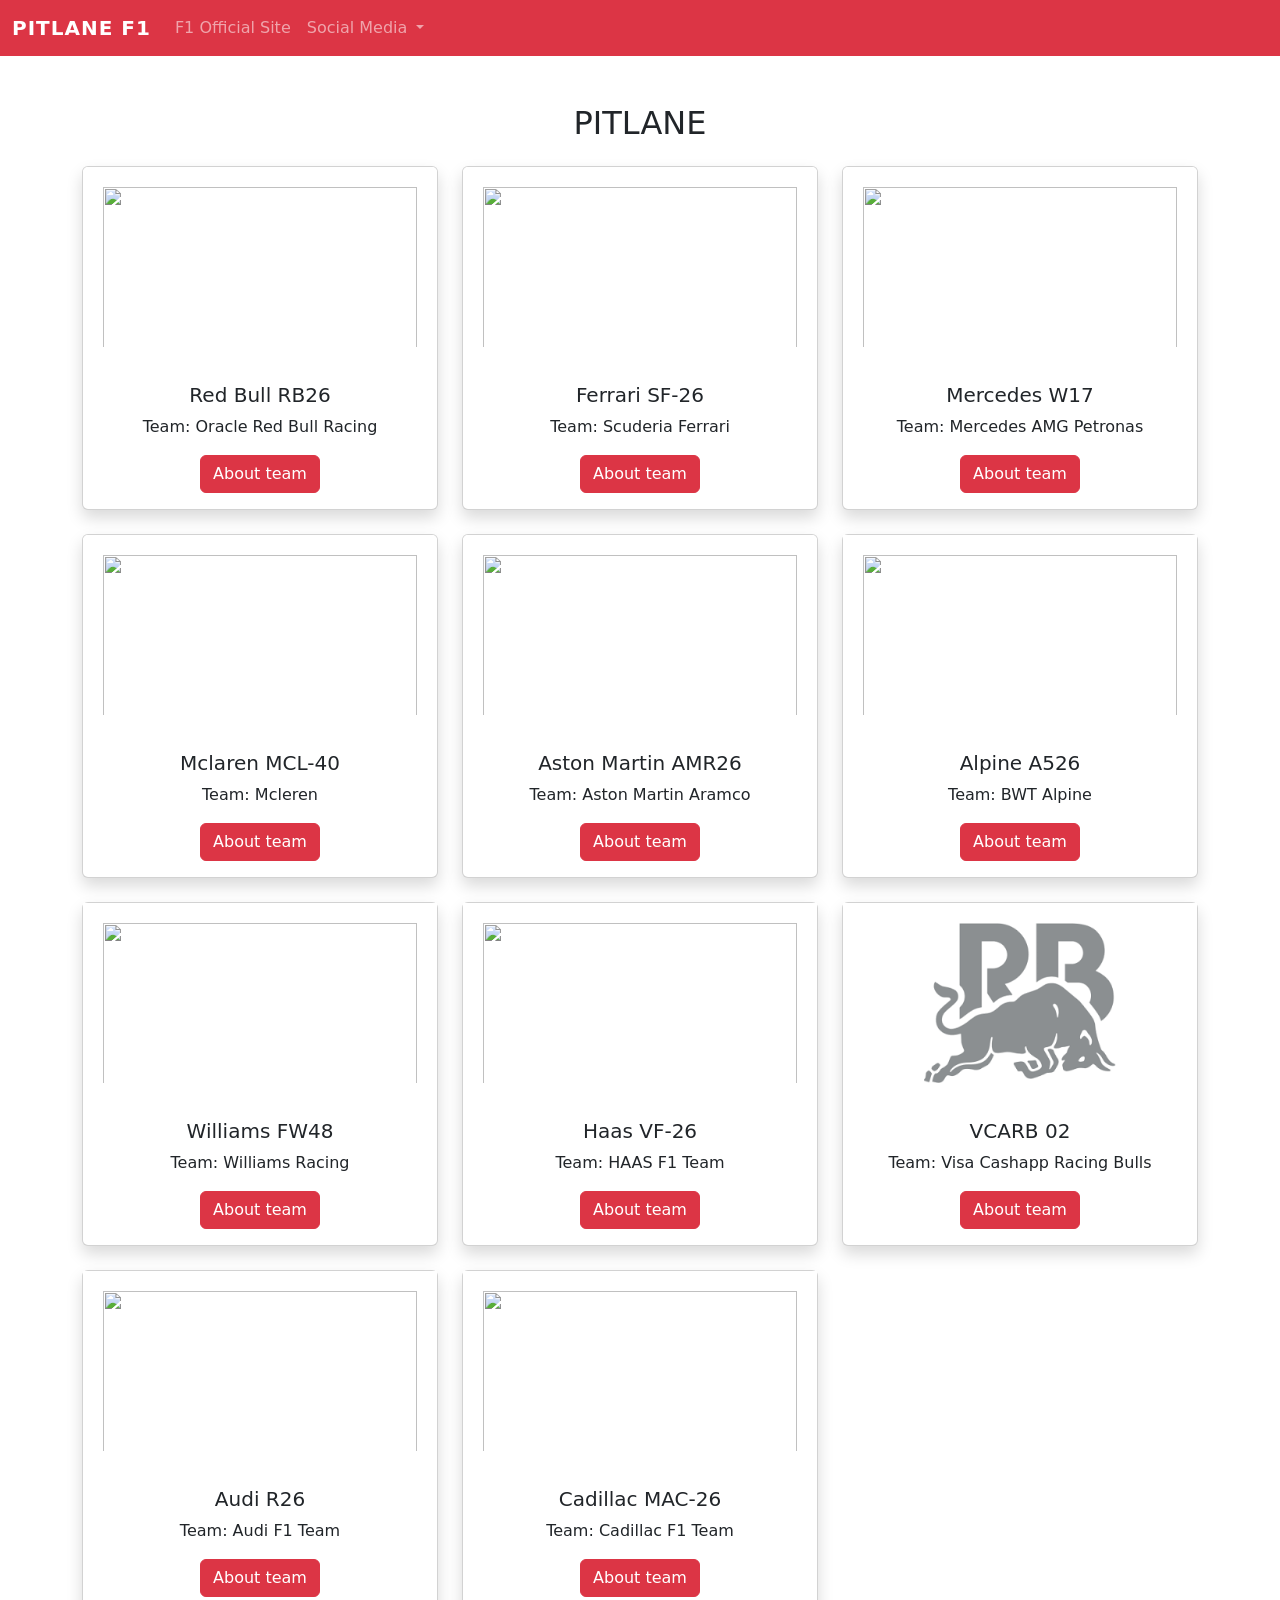
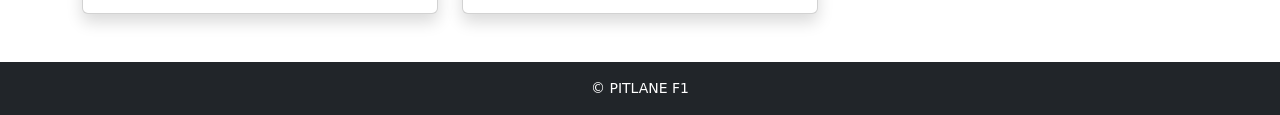
==== index.html @ 76310bf6 "Add files via upload" ====
<!doctype html>
<html lang="en">
    <head>
        <title>PITLANE F1 | Home</title>
        <link rel="icon" href="https://cdn-icons-png.flaticon.com/128/1023/1023757.png">
        <!-- Required meta tags -->
        <meta charset="utf-8" />
        <meta
            name="viewport"
            content="width=device-width, initial-scale=1, shrink-to-fit=no"
        />

        <!-- Bootstrap CSS v5.2.1 -->
        <link rel="stylesheet" href="f1.css">
        <link
            href="https://cdn.jsdelivr.net/npm/bootstrap@5.3.2/dist/css/bootstrap.min.css"
            rel="stylesheet"
            integrity="sha384-T3c6CoIi6uLrA9TneNEoa7RxnatzjcDSCmG1MXxSR1GAsXEV/Dwwykc2MPK8M2HN"
            crossorigin="anonymous"
        />
    </head>

    <body>
        <header>
            <nav class="navbar navbar-expand-lg navbar-dark bg-danger">
                <div class="container-fluid">
                    <a class="navbar-brand" href="#"><b>PITLANE F1</b></a>

                    <button class="navbar-toggler" type="button" data-bs-toggle="collapse" data-bs-target="#navbarSupportedContent" aria-controls="navbarSupportedContent" aria-expanded="false" aria-label="Toggle navigation">
                    <span class="navbar-toggler-icon"></span>
                    </button>

                    <div class="collapse navbar-collapse" id="navbarSupportedContent">

                    <ul class="navbar-nav me-auto mb-2 mb-lg-0">

                        <li class="nav-item">
                        <a class="nav-link" href="https://www.formula1.com">F1 Official Site</a>
                        </li>

                        <li class="nav-item dropdown">
                        <a class="nav-link dropdown-toggle" href="#" id="navbarDropdown" role="button" data-bs-toggle="dropdown">
                            Social Media
                        </a>

                        <ul class="dropdown-menu">
                            <li><a class="dropdown-item" href="https://www.instagram.com/f1">Instagram</a></li>
                            <li><a class="dropdown-item" href="https://www.youtube.com/@Formula1">YouTube</a></li>
                            <li><a class="dropdown-item" href="https://x.com/F1">X (Twitter)</a></li>
                            <li><a class="dropdown-item" href="https://www.facebook.com/Formula1">Facebook</a></li>
                        </ul>
                        </li>

                        </ul>

                    </div>
                </div>
            </nav>

        <main>
            <div class="container mt-5">
                <h2 class="text-center mb-4">PITLANE</h2>

                <div class="row g-4">

                    <div class="col-md-4">
                        <div class="card shadow">
                            <img src="https://pngimg.com/uploads/red_bull/small/red_bull_PNG12.png" class="card-img-top">
                            <div class="card-body text-center">
                                <h5 class="card-title">Red Bull RB26</h5>
                                <p class="card-text">Team: Oracle Red Bull Racing</p>
                                <a href="RedBull.html"><button class="btn btn-danger">About team</button></a>
                            </div>
                        </div>
                    </div>

                    <div class="col-md-4">
                        <div class="card shadow">
                            <img src="https://pngimg.com/uploads/ferrari/small/ferrari_PNG10665.png" class="card-img-top">
                            <div class="card-body text-center">
                                <h5 class="card-title">Ferrari SF-26</h5>
                                <p class="card-text">Team: Scuderia Ferrari</p>
                                <a href="Ferrari.html"><button class="btn btn-danger">About team</button></a>
                            </div>
                        </div>
                    </div>

                    <div class="col-md-4">
                        <div class="card shadow">
                            <img src="https://pngimg.com/uploads/mercedes_logos/small/mercedes_logos_PNG1.png" class="card-img-top">
                            <div class="card-body text-center">
                                <h5 class="card-title">Mercedes W17</h5>
                                <p class="card-text">Team: Mercedes AMG Petronas</p>
                                <a href="Mercedes.html"><button class="btn btn-danger">About team</button></a>
                            </div>
                        </div>
                    </div>

                    <div class="col-md-4">
                        <div class="card shadow">
                            <img src="https://pngimg.com/uploads/Mclaren/small/Mclaren_PNG19.png" class="card-img-top">
                            <div class="card-body text-center">
                                <h5 class="card-title">Mclaren MCL-40</h5>
                                <p class="card-text">Team: Mcleren</p>
                                <a href="Mclaren.html"><button class="btn btn-danger">About team</button></a>
                            </div>
                        </div>
                    </div>

                    <div class="col-md-4">
                        <div class="card shadow">
                            <img src="https://pngimg.com/uploads/aston_martin/small/aston_martin_PNG48.png" class="card-img-top">
                            <div class="card-body text-center">
                                <h5 class="card-title">Aston Martin AMR26</h5>
                                <p class="card-text">Team: Aston Martin Aramco </p>
                                <a href="AstonMartin.html"><button class="btn btn-danger">About team</button></a>

                            </div>
                        </div>
                    </div>

                    <div class="col-md-4">
                        <div class="card shadow">
                            <img src="https://upload.wikimedia.org/wikipedia/fr/thumb/1/1f/Alpine.svg/1200px-Alpine.svg.png">
                            <div class="card-body text-center">
                                <h5 class="card-title">Alpine A526</h5>
                                <p class="card-text">Team: BWT Alpine </p>
                                <a href="alpine.html"><button class="btn btn-danger">About team</button></a>

                            </div>
                        </div>
                    </div>

                    <div class="col-md-4">
                        <div class="card shadow">
                            <img src="https://nbg1.your-objectstorage.com/pmh-production-glidecache/containers/public_assets/teams/motorsport/teams__0004_logo_williams_f1.jpg/84dda4f470b242d7f5402a6be15d61dd/teams__0004_logo_williams_f1.webp">
                            <div class="card-body text-center">
                                <h5 class="card-title">Williams FW48</h5>
                                <p class="card-text">Team: Williams Racing </p>
                                <a href="williams.html"><button class="btn btn-danger">About team</button></a>
                            </div>
                        </div>
                    </div>

                    <div class="col-md-4">
                        <div class="card shadow">
                            <img src="https://www.nicepng.com/png/full/609-6091929_logo-haas-f1-haas-f1-logo.png">
                            <div class="card-body text-center">
                                <h5 class="card-title">Haas VF-26</h5>
                                <p class="card-text">Team: HAAS F1 Team </p>
                                <a href="haas.html"><button class="btn btn-danger">About team</button></a>

                            </div>
                        </div>
                    </div>

                    <div class="col-md-4">
                        <div class="card shadow">
                            <img src="[data-uri]">
                            <div class="card-body text-center">
                                <h5 class="card-title">VCARB 02</h5>
                                <p class="card-text">Team: Visa Cashapp Racing Bulls</p>
                                <a href="visacprb.html"><button class="btn btn-danger">About team</button></a>

                            </div>
                        </div>
                    </div>

                    <div class="col-md-4">
                        <div class="card shadow">
                            <img src="https://upload.wikimedia.org/wikipedia/commons/9/92/Audi-Logo_2016.svg">
                            <div class="card-body text-center">
                                <h5 class="card-title">Audi R26</h5>
                                <p class="card-text">Team: Audi F1 Team </p>
                                <a href="audi.html"><button class="btn btn-danger">About team</button></a>

                            </div>
                        </div>
                    </div>

                    <div class="col-md-4">
                        <div class="card shadow">
                            <img src="https://pngimg.com/d/cadillac_PNG42.png">
                            <div class="card-body text-center">
                                <h5 class="card-title">Cadillac MAC-26</h5>
                                <p class="card-text">Team: Cadillac F1 Team </p>
                                <a href="cadillac.html"><button class="btn btn-danger">About team</button></a>

                            </div>
                        </div>
                    </div>

                    


                </div>
            </div>
        </main>
        
        <footer class="bg-dark text-white text-center p-3 mt-5">
            <p class="mb-0">© PITLANE F1</p>
        </footer>

        <!-- Bootstrap JavaScript Libraries -->
        <script
            src="https://cdn.jsdelivr.net/npm/@popperjs/core@2.11.8/dist/umd/popper.min.js"
            integrity="sha384-I7E8VVD/ismYTF4hNIPjVp/Zjvgyol6VFvRkX/vR+Vc4jQkC+hVqc2pM8ODewa9r"
            crossorigin="anonymous"
        ></script>

        <script
            src="https://cdn.jsdelivr.net/npm/bootstrap@5.3.2/dist/js/bootstrap.min.js"
            integrity="sha384-BBtl+eGJRgqQAUMxJ7pMwbEyER4l1g+O15P+16Ep7Q9Q+zqX6gSbd85u4mG4QzX+"
            crossorigin="anonymous"
        ></script>
    </body>
</html>
---- f1.css ----
body{
background:black;
color:white;
font-family:Arial, Helvetica, sans-serif;
background-image: url(https://s3.amazonaws.com/shecodesio-production/uploads/files/000/116/191/original/F1-logo-red-on-white.jpeg?1708530205);
background-size: cover;
background-position: center;
background-repeat: no-repeat;
height: 100vh;
background-attachment: fixed;
}

.navbar{
background:#e10600;
position: sticky;
top: 0;
}

.navbar-nav .nav-link{
    white-space: nowrap;
}

.navbar-brand{
font-size:22px;
letter-spacing:1px;
}

h2{
font-weight:700;
color:white;
}

.card{
background:black;
border:none;
color:white;
transition:0.3s;
}

.card img{
    height:200px;
    width:100%;
    object-fit:contain;
    padding:20px;
    background:white;
}

.card-img-top{
height:200px;
object-fit:cover;
}

.btn-danger{
background:rgb(208, 0, 0);
border:none;
}

.btn-danger:hover{
background:rgb(254, 67, 67);
}

footer{
background:black;
font-size:14px;
}
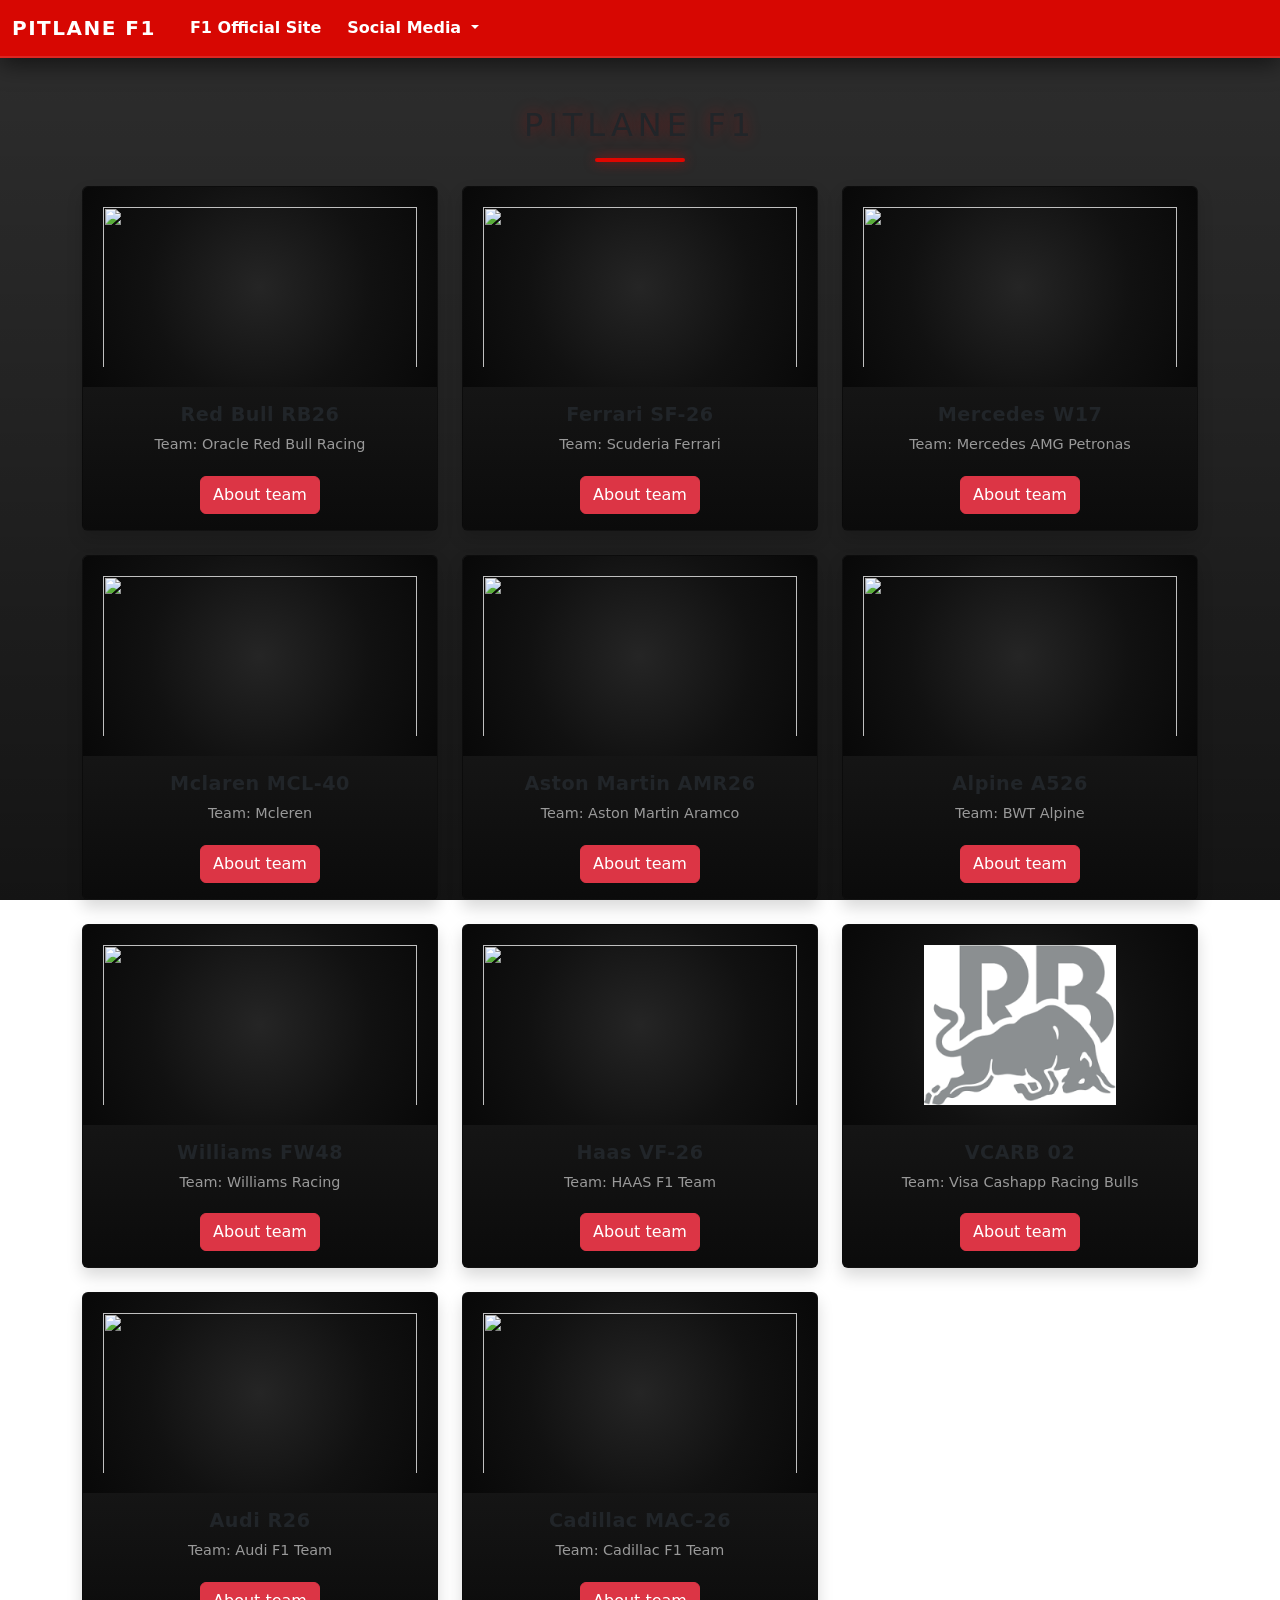
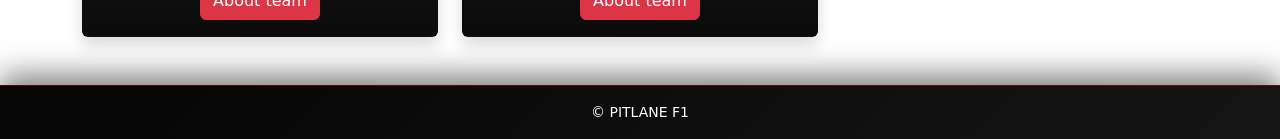
==== commit 8177b71a: "Update f1.css and index.html updated f1.css for dark theme and more responsiveness and index.html as" ====
--- a/index.html
+++ b/index.html
@@ -22,7 +22,7 @@
 
     <body>
         <header>
-            <nav class="navbar navbar-expand-lg navbar-dark bg-danger">
+            <nav class="navbar navbar-expand-lg navbar-dark">
                 <div class="container-fluid">
                     <a class="navbar-brand" href="#"><b>PITLANE F1</b></a>
 
@@ -59,7 +59,7 @@
 
         <main>
             <div class="container mt-5">
-                <h2 class="text-center mb-4">PITLANE</h2>
+                <h2 class="text-center mb-4">PITLANE F1</h2>
 
                 <div class="row g-4">
 
--- a/f1.css
+++ b/f1.css
@@ -1,65 +1,578 @@
-body{
-background:black;
-color:white;
-font-family:Arial, Helvetica, sans-serif;
-background-image: url(https://s3.amazonaws.com/shecodesio-production/uploads/files/000/116/191/original/F1-logo-red-on-white.jpeg?1708530205);
-background-size: cover;
-background-position: center;
-background-repeat: no-repeat;
-height: 100vh;
-background-attachment: fixed;
-}
-
-.navbar{
-background:#e10600;
-position: sticky;
-top: 0;
-}
-
-.navbar-nav .nav-link{
+/* =========================================
+   PITLANE F1 - DARK MODE RACING THEME
+   ========================================= */
+
+* {
+    box-sizing: border-box;
+}
+
+html {
+    scroll-behavior: smooth;
+}
+
+body {
+    margin: 0;
+    background: #050505;
+    color: white;
+    font-family: Arial, Helvetica, sans-serif;
+
+    /* F1 Background */
+    background-image:
+        linear-gradient(
+            rgba(0, 0, 0, 0.82),
+            rgba(0, 0, 0, 0.92)
+        ),
+        url("https://s3.amazonaws.com/shecodesio-production/uploads/files/000/116/191/original/F1-logo-red-on-white.jpeg?1708530205");
+
+    background-size: cover;
+    background-position: center;
+    background-repeat: no-repeat;
+    background-attachment: fixed;
+
+    min-height: 100vh;
+}
+
+
+/* =========================================
+   NAVBAR
+   ========================================= */
+
+.navbar {
+    background: rgba(225, 6, 0, 0.95) !important;
+
+    position: sticky;
+    top: 0;
+
+    z-index: 1000;
+
+    padding: 13px 20px;
+
+    border-bottom: 2px solid rgba(255, 255, 255, 0.12);
+
+    box-shadow:
+        0 5px 25px rgba(0, 0, 0, 0.6);
+
+    backdrop-filter: blur(10px);
+}
+
+
+/* Navbar brand */
+
+.navbar-brand {
+    font-size: 22px;
+
+    font-weight: 900;
+
+    letter-spacing: 1.5px;
+
+    color: white !important;
+
+    transition: 0.3s ease;
+}
+
+.navbar-brand:hover {
+    color: #111 !important;
+
+    transform: translateX(3px);
+}
+
+
+/* Navbar links */
+
+.navbar-nav .nav-link {
     white-space: nowrap;
-}
-
-.navbar-brand{
-font-size:22px;
-letter-spacing:1px;
-}
-
-h2{
-font-weight:700;
-color:white;
-}
-
-.card{
-background:black;
-border:none;
-color:white;
-transition:0.3s;
-}
-
-.card img{
-    height:200px;
-    width:100%;
-    object-fit:contain;
-    padding:20px;
-    background:white;
-}
-
-.card-img-top{
-height:200px;
-object-fit:cover;
-}
-
-.btn-danger{
-background:rgb(208, 0, 0);
-border:none;
-}
-
-.btn-danger:hover{
-background:rgb(254, 67, 67);
-}
-
-footer{
-background:black;
-font-size:14px;
+
+    color: white !important;
+
+    font-weight: 600;
+
+    margin-left: 10px;
+
+    transition:
+        color 0.25s ease,
+        transform 0.25s ease;
+}
+
+.navbar-nav .nav-link:hover {
+    color: #111 !important;
+
+    transform: translateY(-2px);
+}
+
+
+/* Navbar toggle */
+
+.navbar-toggler {
+    border: 1px solid rgba(255, 255, 255, 0.5);
+}
+
+.navbar-toggler:focus {
+    box-shadow: 0 0 0 3px rgba(0, 0, 0, 0.2);
+}
+
+
+/* =========================================
+   DROPDOWN MENU
+   ========================================= */
+
+.dropdown-menu {
+    background: #111;
+
+    border: 1px solid #333;
+
+    border-radius: 10px;
+
+    overflow: hidden;
+
+    box-shadow:
+        0 15px 35px rgba(0, 0, 0, 0.7);
+}
+
+.dropdown-item {
+    color: white;
+
+    padding: 10px 16px;
+
+    transition: 0.2s ease;
+}
+
+.dropdown-item:hover {
+    background: #e10600;
+
+    color: white;
+}
+
+
+/* =========================================
+   MAIN CONTENT
+   ========================================= */
+
+main {
+    min-height: calc(100vh - 150px);
+}
+
+
+/* PITLANE heading */
+
+h2 {
+    position: relative;
+
+    font-weight: 900;
+
+    color: white;
+
+    font-size: 3rem;
+
+    letter-spacing: 5px;
+
+    text-transform: uppercase;
+
+    text-shadow:
+        0 0 15px rgba(225, 6, 0, 0.4);
+
+    margin-bottom: 45px !important;
+}
+
+
+/* Red racing line below heading */
+
+h2::after {
+    content: "";
+
+    display: block;
+
+    width: 90px;
+    height: 4px;
+
+    margin: 14px auto 0;
+
+    background: #e10600;
+
+    border-radius: 10px;
+
+    box-shadow:
+        0 0 12px rgba(225, 6, 0, 0.7);
+}
+
+
+/* =========================================
+   TEAM CARDS
+   ========================================= */
+
+.card {
+    position: relative;
+
+    height: 100%;
+
+    background:
+        linear-gradient(
+            145deg,
+            #171717,
+            #0b0b0b
+        );
+
+    border: 1px solid rgba(255, 255, 255, 0.08);
+
+    border-radius: 14px;
+
+    color: white;
+
+    overflow: hidden;
+
+    transition:
+        transform 0.35s ease,
+        box-shadow 0.35s ease,
+        border-color 0.35s ease;
+}
+
+
+/* Red racing line at top of card */
+
+.card::before {
+    content: "";
+
+    position: absolute;
+
+    top: 0;
+    left: 0;
+
+    width: 100%;
+    height: 3px;
+
+    background: #e10600;
+
+    transform: scaleX(0);
+
+    transform-origin: left;
+
+    transition: 0.35s ease;
+
+    z-index: 10;
+}
+
+
+/* Card hover */
+
+.card:hover {
+    transform: translateY(-10px);
+
+    border-color: rgba(225, 6, 0, 0.7);
+
+    box-shadow:
+        0 15px 35px rgba(0, 0, 0, 0.8),
+        0 0 25px rgba(225, 6, 0, 0.15);
+}
+
+.card:hover::before {
+    transform: scaleX(1);
+}
+
+
+/* =========================================
+   TEAM IMAGES
+   ========================================= */
+
+.card img {
+    height: 200px;
+
+    width: 100%;
+
+    object-fit: contain;
+
+    padding: 20px;
+
+    background:
+        radial-gradient(
+            circle,
+            #252525 0%,
+            #111 55%,
+            #080808 100%
+        );
+
+    transition:
+        transform 0.4s ease,
+        filter 0.4s ease;
+}
+
+
+/* Image zoom */
+
+.card:hover img {
+    transform: scale(1.08);
+
+    filter:
+        drop-shadow(
+            0 10px 18px rgba(0, 0, 0, 0.8)
+        );
+}
+
+
+/*
+   Override Bootstrap's card-img-top
+   so every team image uses the same
+   dark racing appearance.
+*/
+
+.card-img-top {
+    height: 200px;
+
+    object-fit: contain;
+
+    background:
+        radial-gradient(
+            circle,
+            #252525,
+            #0c0c0c 70%
+        );
+}
+
+
+/* =========================================
+   CARD BODY
+   ========================================= */
+
+.card-body {
+    background:
+        linear-gradient(
+            180deg,
+            #151515,
+            #0b0b0b
+        );
+
+    padding: 22px;
+}
+
+
+/* Team title */
+
+.card-title {
+    color: white;
+
+    font-size: 1.2rem;
+
+    font-weight: 800;
+
+    letter-spacing: 0.5px;
+
+    margin-bottom: 8px;
+}
+
+
+/* Team description */
+
+.card-text {
+    color: #999;
+
+    font-size: 0.9rem;
+
+    margin-bottom: 20px;
+}
+
+
+/* =========================================
+   BUTTONS
+   ========================================= */
+
+.btn-danger {
+    background: #d00000;
+
+    border: none;
+
+    color: white;
+
+    font-weight: 700;
+
+    border-radius: 8px;
+
+    padding: 10px 20px;
+
+    transition:
+        background 0.25s ease,
+        transform 0.25s ease,
+        box-shadow 0.25s ease;
+}
+
+
+.btn-danger:hover {
+    background: #ff4343;
+
+    color: white;
+
+    transform: translateY(-2px);
+
+    box-shadow:
+        0 8px 20px rgba(225, 6, 0, 0.35);
+}
+
+
+.btn-danger:active {
+    transform: scale(0.96);
+}
+
+
+/* =========================================
+   CARD ANIMATION
+   ========================================= */
+
+.card {
+    animation: cardEntry 0.7s ease both;
+}
+
+
+@keyframes cardEntry {
+
+    from {
+        opacity: 0;
+
+        transform: translateY(25px);
+    }
+
+    to {
+        opacity: 1;
+
+        transform: translateY(0);
+    }
+}
+
+
+/* Different delays */
+
+.col-md-4:nth-child(1) .card {
+    animation-delay: 0.05s;
+}
+
+.col-md-4:nth-child(2) .card {
+    animation-delay: 0.10s;
+}
+
+.col-md-4:nth-child(3) .card {
+    animation-delay: 0.15s;
+}
+
+.col-md-4:nth-child(4) .card {
+    animation-delay: 0.20s;
+}
+
+.col-md-4:nth-child(5) .card {
+    animation-delay: 0.25s;
+}
+
+.col-md-4:nth-child(6) .card {
+    animation-delay: 0.30s;
+}
+
+.col-md-4:nth-child(7) .card {
+    animation-delay: 0.35s;
+}
+
+.col-md-4:nth-child(8) .card {
+    animation-delay: 0.40s;
+}
+
+.col-md-4:nth-child(9) .card {
+    animation-delay: 0.45s;
+}
+
+.col-md-4:nth-child(10) .card {
+    animation-delay: 0.50s;
+}
+
+.col-md-4:nth-child(11) .card {
+    animation-delay: 0.55s;
+}
+
+
+/* =========================================
+   FOOTER
+   ========================================= */
+
+footer {
+    background:
+        linear-gradient(
+            135deg,
+            #050505,
+            #151515
+        ) !important;
+
+    border-top: 1px solid rgba(225, 6, 0, 0.4);
+
+    font-size: 14px;
+
+    color: #aaa !important;
+
+    padding: 20px !important;
+
+    margin-top: 50px !important;
+
+    box-shadow:
+        0 -10px 30px rgba(0, 0, 0, 0.5);
+}
+
+
+/* =========================================
+   SCROLLBAR
+   ========================================= */
+
+::-webkit-scrollbar {
+    width: 9px;
+}
+
+::-webkit-scrollbar-track {
+    background: #050505;
+}
+
+::-webkit-scrollbar-thumb {
+    background: #333;
+
+    border-radius: 10px;
+}
+
+::-webkit-scrollbar-thumb:hover {
+    background: #e10600;
+}
+
+
+/* =========================================
+   RESPONSIVE DESIGN
+   ========================================= */
+
+@media (max-width: 768px) {
+
+    h2 {
+        font-size: 2.3rem;
+
+        letter-spacing: 4px;
+    }
+
+    .navbar {
+        padding: 12px 15px;
+    }
+
+    .card img,
+    .card-img-top {
+        height: 190px;
+    }
+}
+
+
+@media (max-width: 576px) {
+
+    h2 {
+        font-size: 1.8rem;
+
+        letter-spacing: 3px;
+    }
+
+    .card img,
+    .card-img-top {
+        height: 180px;
+    }
+
+    .card-body {
+        padding: 18px;
+    }
+
+    .navbar-brand {
+        font-size: 19px;
+    }
 }
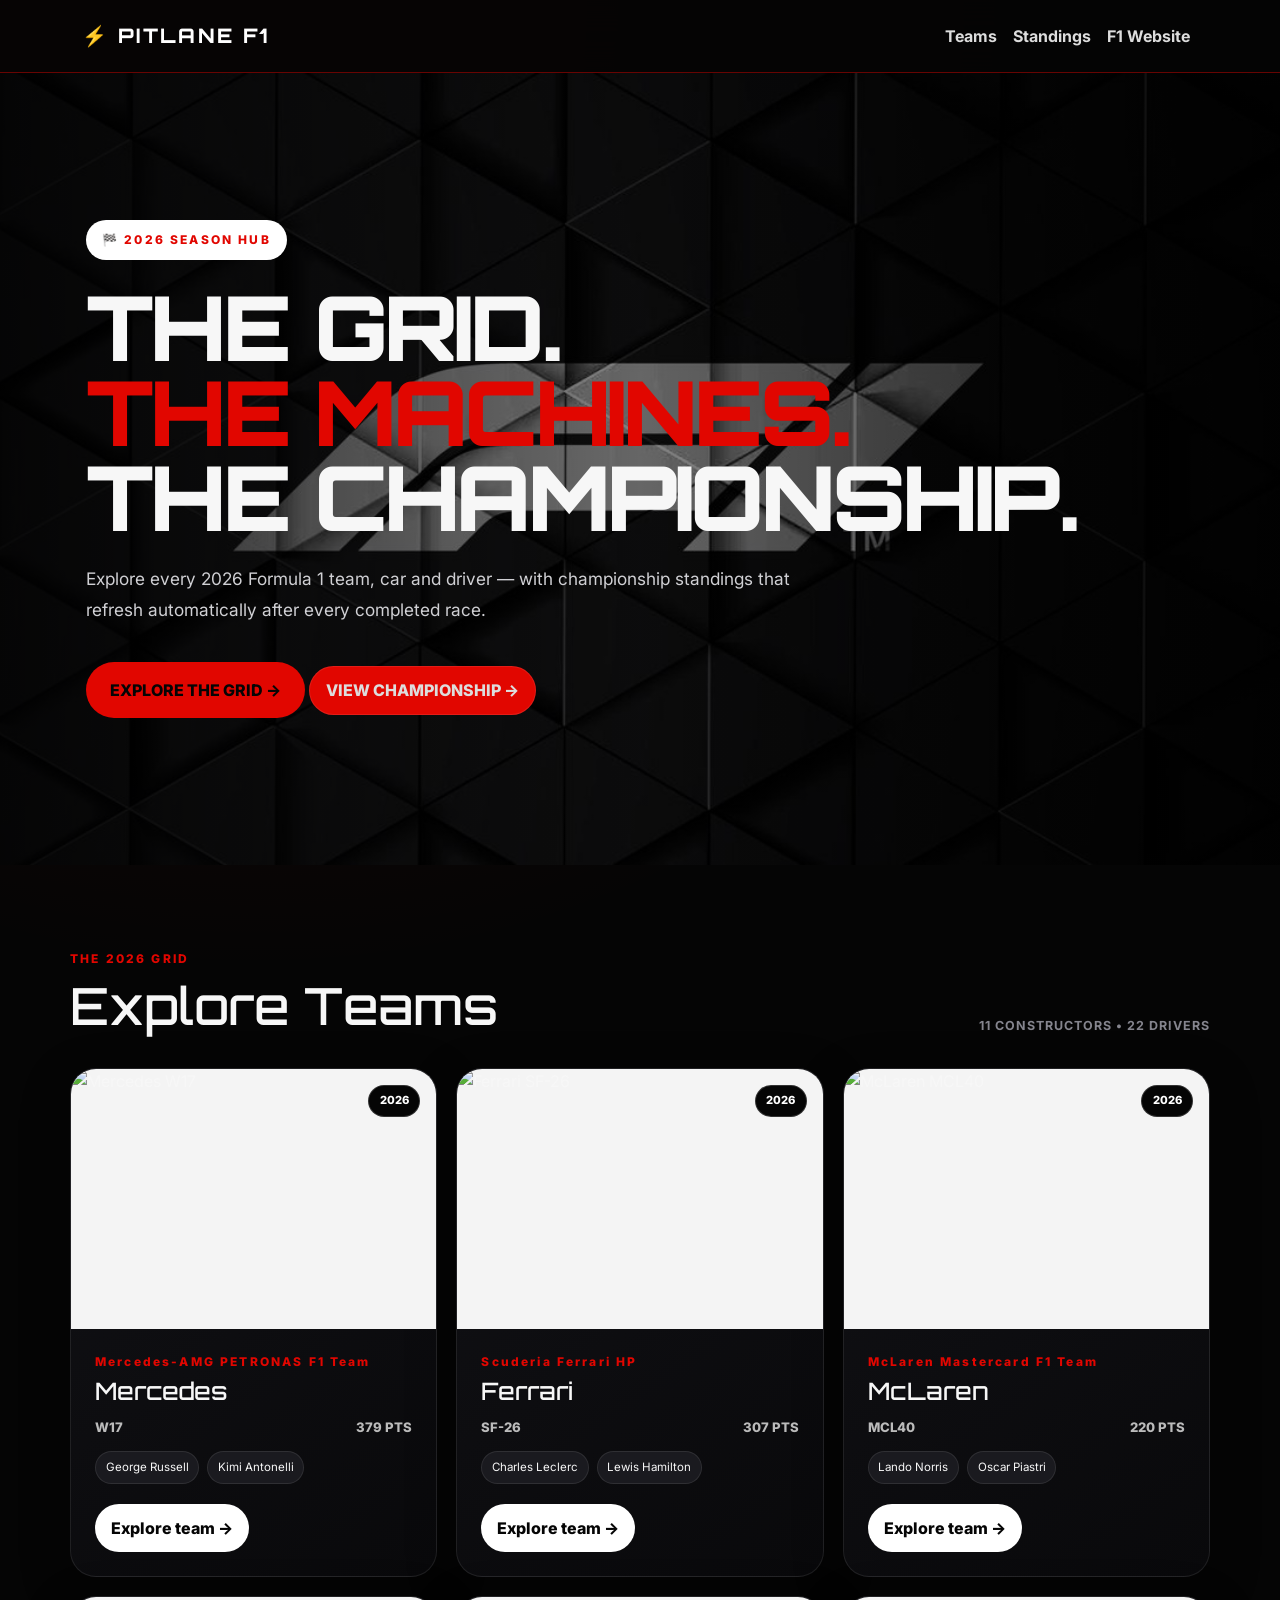
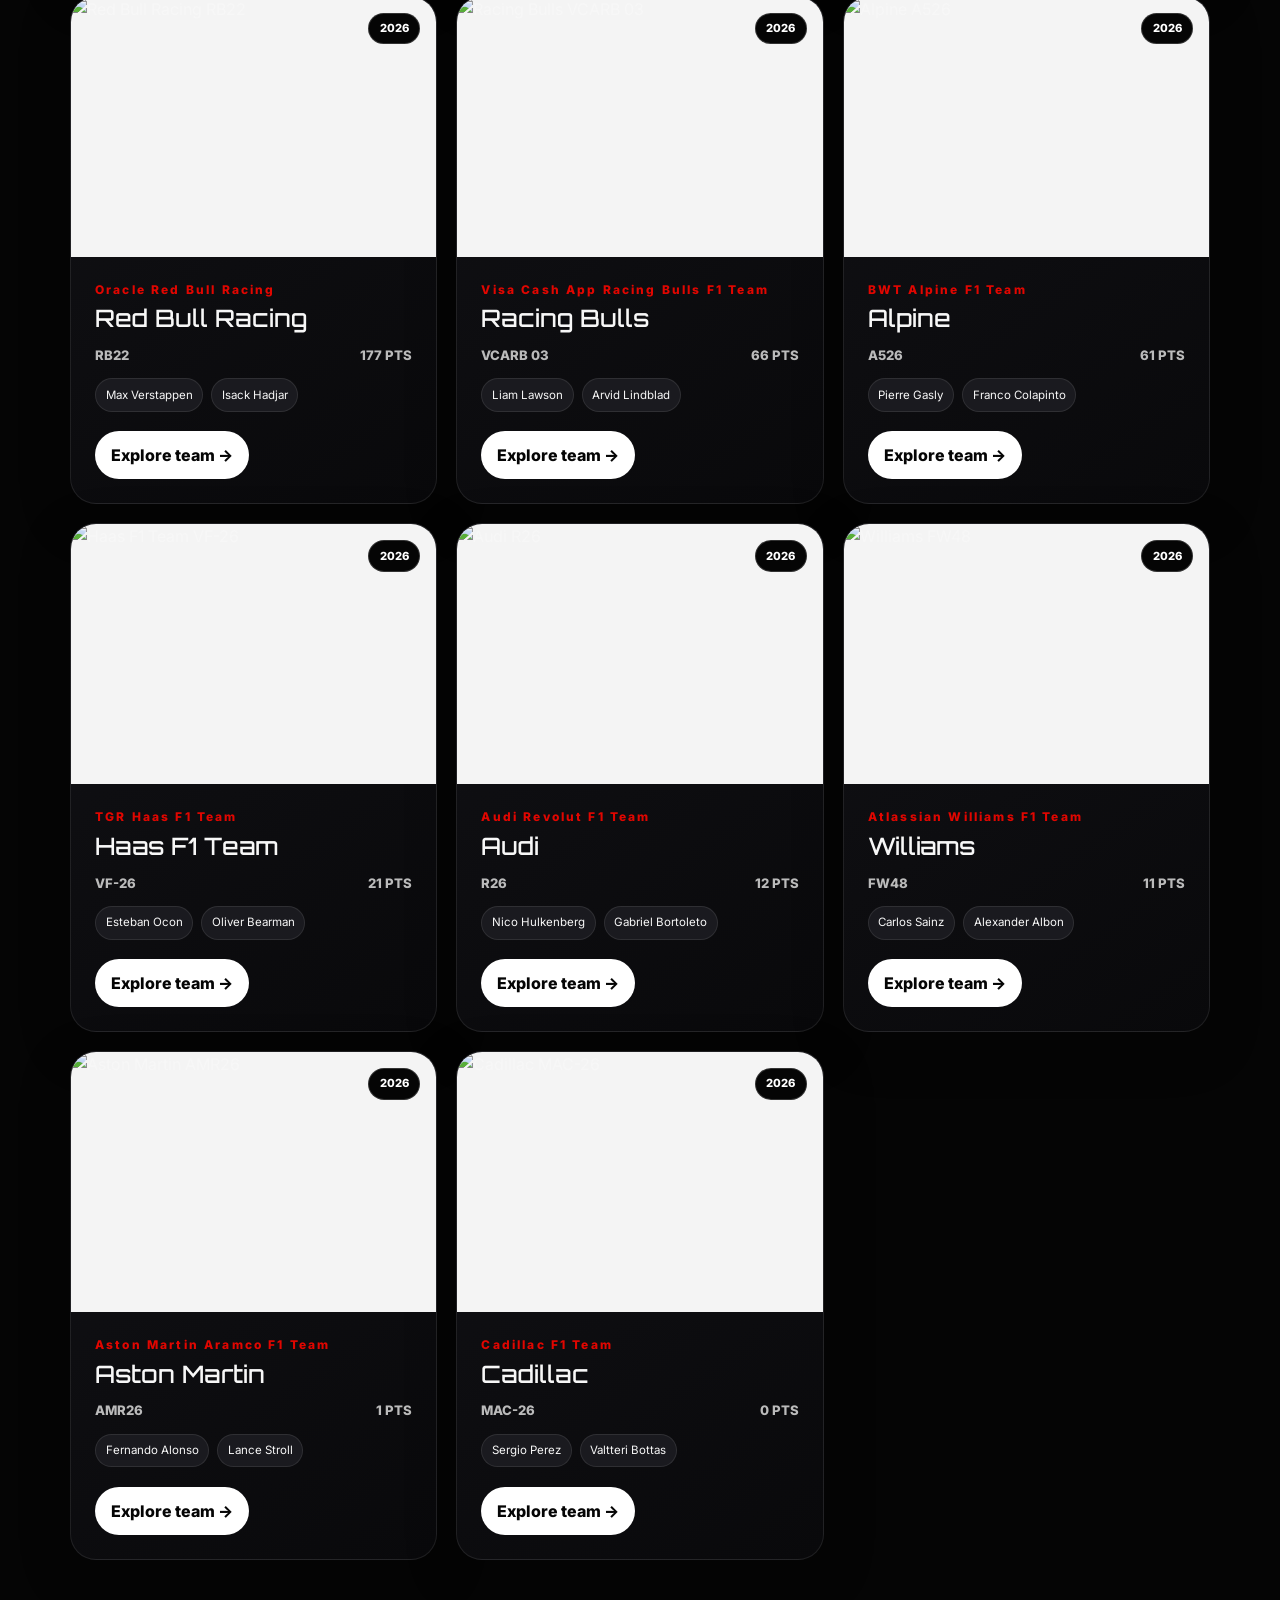
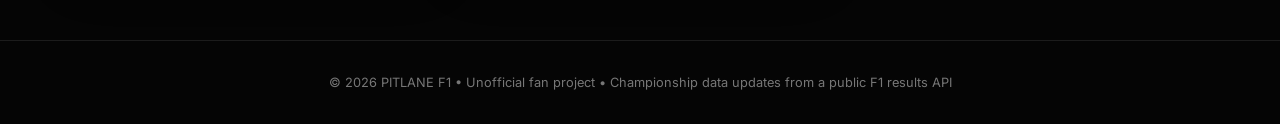
==== commit 9082aaaf: "Add files via upload" ====
--- a/index.html
+++ b/index.html
@@ -1,217 +1,98 @@
-<!doctype html>
-<html lang="en">
-    <head>
-        <title>PITLANE F1 | Home</title>
-        <link rel="icon" href="https://cdn-icons-png.flaticon.com/128/1023/1023757.png">
-        <!-- Required meta tags -->
-        <meta charset="utf-8" />
-        <meta
-            name="viewport"
-            content="width=device-width, initial-scale=1, shrink-to-fit=no"
-        />
-
-        <!-- Bootstrap CSS v5.2.1 -->
-        <link rel="stylesheet" href="f1.css">
-        <link
-            href="https://cdn.jsdelivr.net/npm/bootstrap@5.3.2/dist/css/bootstrap.min.css"
-            rel="stylesheet"
-            integrity="sha384-T3c6CoIi6uLrA9TneNEoa7RxnatzjcDSCmG1MXxSR1GAsXEV/Dwwykc2MPK8M2HN"
-            crossorigin="anonymous"
-        />
-    </head>
-
-    <body>
-        <header>
-            <nav class="navbar navbar-expand-lg navbar-dark">
-                <div class="container-fluid">
-                    <a class="navbar-brand" href="#"><b>PITLANE F1</b></a>
-
-                    <button class="navbar-toggler" type="button" data-bs-toggle="collapse" data-bs-target="#navbarSupportedContent" aria-controls="navbarSupportedContent" aria-expanded="false" aria-label="Toggle navigation">
-                    <span class="navbar-toggler-icon"></span>
-                    </button>
-
-                    <div class="collapse navbar-collapse" id="navbarSupportedContent">
-
-                    <ul class="navbar-nav me-auto mb-2 mb-lg-0">
-
-                        <li class="nav-item">
-                        <a class="nav-link" href="https://www.formula1.com">F1 Official Site</a>
-                        </li>
-
-                        <li class="nav-item dropdown">
-                        <a class="nav-link dropdown-toggle" href="#" id="navbarDropdown" role="button" data-bs-toggle="dropdown">
-                            Social Media
-                        </a>
-
-                        <ul class="dropdown-menu">
-                            <li><a class="dropdown-item" href="https://www.instagram.com/f1">Instagram</a></li>
-                            <li><a class="dropdown-item" href="https://www.youtube.com/@Formula1">YouTube</a></li>
-                            <li><a class="dropdown-item" href="https://x.com/F1">X (Twitter)</a></li>
-                            <li><a class="dropdown-item" href="https://www.facebook.com/Formula1">Facebook</a></li>
-                        </ul>
-                        </li>
-
-                        </ul>
-
-                    </div>
-                </div>
-            </nav>
-
-        <main>
-            <div class="container mt-5">
-                <h2 class="text-center mb-4">PITLANE F1</h2>
-
-                <div class="row g-4">
-
-                    <div class="col-md-4">
-                        <div class="card shadow">
-                            <img src="https://pngimg.com/uploads/red_bull/small/red_bull_PNG12.png" class="card-img-top">
-                            <div class="card-body text-center">
-                                <h5 class="card-title">Red Bull RB26</h5>
-                                <p class="card-text">Team: Oracle Red Bull Racing</p>
-                                <a href="RedBull.html"><button class="btn btn-danger">About team</button></a>
-                            </div>
-                        </div>
-                    </div>
-
-                    <div class="col-md-4">
-                        <div class="card shadow">
-                            <img src="https://pngimg.com/uploads/ferrari/small/ferrari_PNG10665.png" class="card-img-top">
-                            <div class="card-body text-center">
-                                <h5 class="card-title">Ferrari SF-26</h5>
-                                <p class="card-text">Team: Scuderia Ferrari</p>
-                                <a href="Ferrari.html"><button class="btn btn-danger">About team</button></a>
-                            </div>
-                        </div>
-                    </div>
-
-                    <div class="col-md-4">
-                        <div class="card shadow">
-                            <img src="https://pngimg.com/uploads/mercedes_logos/small/mercedes_logos_PNG1.png" class="card-img-top">
-                            <div class="card-body text-center">
-                                <h5 class="card-title">Mercedes W17</h5>
-                                <p class="card-text">Team: Mercedes AMG Petronas</p>
-                                <a href="Mercedes.html"><button class="btn btn-danger">About team</button></a>
-                            </div>
-                        </div>
-                    </div>
-
-                    <div class="col-md-4">
-                        <div class="card shadow">
-                            <img src="https://pngimg.com/uploads/Mclaren/small/Mclaren_PNG19.png" class="card-img-top">
-                            <div class="card-body text-center">
-                                <h5 class="card-title">Mclaren MCL-40</h5>
-                                <p class="card-text">Team: Mcleren</p>
-                                <a href="Mclaren.html"><button class="btn btn-danger">About team</button></a>
-                            </div>
-                        </div>
-                    </div>
-
-                    <div class="col-md-4">
-                        <div class="card shadow">
-                            <img src="https://pngimg.com/uploads/aston_martin/small/aston_martin_PNG48.png" class="card-img-top">
-                            <div class="card-body text-center">
-                                <h5 class="card-title">Aston Martin AMR26</h5>
-                                <p class="card-text">Team: Aston Martin Aramco </p>
-                                <a href="AstonMartin.html"><button class="btn btn-danger">About team</button></a>
-
-                            </div>
-                        </div>
-                    </div>
-
-                    <div class="col-md-4">
-                        <div class="card shadow">
-                            <img src="https://upload.wikimedia.org/wikipedia/fr/thumb/1/1f/Alpine.svg/1200px-Alpine.svg.png">
-                            <div class="card-body text-center">
-                                <h5 class="card-title">Alpine A526</h5>
-                                <p class="card-text">Team: BWT Alpine </p>
-                                <a href="alpine.html"><button class="btn btn-danger">About team</button></a>
-
-                            </div>
-                        </div>
-                    </div>
-
-                    <div class="col-md-4">
-                        <div class="card shadow">
-                            <img src="https://nbg1.your-objectstorage.com/pmh-production-glidecache/containers/public_assets/teams/motorsport/teams__0004_logo_williams_f1.jpg/84dda4f470b242d7f5402a6be15d61dd/teams__0004_logo_williams_f1.webp">
-                            <div class="card-body text-center">
-                                <h5 class="card-title">Williams FW48</h5>
-                                <p class="card-text">Team: Williams Racing </p>
-                                <a href="williams.html"><button class="btn btn-danger">About team</button></a>
-                            </div>
-                        </div>
-                    </div>
-
-                    <div class="col-md-4">
-                        <div class="card shadow">
-                            <img src="https://www.nicepng.com/png/full/609-6091929_logo-haas-f1-haas-f1-logo.png">
-                            <div class="card-body text-center">
-                                <h5 class="card-title">Haas VF-26</h5>
-                                <p class="card-text">Team: HAAS F1 Team </p>
-                                <a href="haas.html"><button class="btn btn-danger">About team</button></a>
-
-                            </div>
-                        </div>
-                    </div>
-
-                    <div class="col-md-4">
-                        <div class="card shadow">
-                            <img src="[data-uri]">
-                            <div class="card-body text-center">
-                                <h5 class="card-title">VCARB 02</h5>
-                                <p class="card-text">Team: Visa Cashapp Racing Bulls</p>
-                                <a href="visacprb.html"><button class="btn btn-danger">About team</button></a>
-
-                            </div>
-                        </div>
-                    </div>
-
-                    <div class="col-md-4">
-                        <div class="card shadow">
-                            <img src="https://upload.wikimedia.org/wikipedia/commons/9/92/Audi-Logo_2016.svg">
-                            <div class="card-body text-center">
-                                <h5 class="card-title">Audi R26</h5>
-                                <p class="card-text">Team: Audi F1 Team </p>
-                                <a href="audi.html"><button class="btn btn-danger">About team</button></a>
-
-                            </div>
-                        </div>
-                    </div>
-
-                    <div class="col-md-4">
-                        <div class="card shadow">
-                            <img src="https://pngimg.com/d/cadillac_PNG42.png">
-                            <div class="card-body text-center">
-                                <h5 class="card-title">Cadillac MAC-26</h5>
-                                <p class="card-text">Team: Cadillac F1 Team </p>
-                                <a href="cadillac.html"><button class="btn btn-danger">About team</button></a>
-
-                            </div>
-                        </div>
-                    </div>
-
-                    
-
-
-                </div>
-            </div>
-        </main>
-        
-        <footer class="bg-dark text-white text-center p-3 mt-5">
-            <p class="mb-0">© PITLANE F1</p>
-        </footer>
-
-        <!-- Bootstrap JavaScript Libraries -->
-        <script
-            src="https://cdn.jsdelivr.net/npm/@popperjs/core@2.11.8/dist/umd/popper.min.js"
-            integrity="sha384-I7E8VVD/ismYTF4hNIPjVp/Zjvgyol6VFvRkX/vR+Vc4jQkC+hVqc2pM8ODewa9r"
-            crossorigin="anonymous"
-        ></script>
-
-        <script
-            src="https://cdn.jsdelivr.net/npm/bootstrap@5.3.2/dist/js/bootstrap.min.js"
-            integrity="sha384-BBtl+eGJRgqQAUMxJ7pMwbEyER4l1g+O15P+16Ep7Q9Q+zqX6gSbd85u4mG4QzX+"
-            crossorigin="anonymous"
-        ></script>
-    </body>
-</html>+<!DOCTYPE html>
+<html lang="en">
+ <head>
+  <meta charset="utf-8"/>
+  <meta content="width=device-width,initial-scale=1" name="viewport"/>
+  <title>
+   PITLANE F1 | 2026
+  </title>
+  <link rel="icon" href="f1.png">
+  <link href="https://cdn.jsdelivr.net/npm/bootstrap@5.3.3/dist/css/bootstrap.min.css" rel="stylesheet"/>
+  <link href="f1.css" rel="stylesheet"/>
+ </head>
+ <body>
+  <nav class="navbar navbar-expand-lg navbar-dark">
+   <div class="container">
+    <a class="navbar-brand" href="index.html">
+     ⚡ PITLANE F1
+    </a>
+    <button class="navbar-toggler" data-bs-target="#nav" data-bs-toggle="collapse">
+     <span class="navbar-toggler-icon">
+     </span>
+    </button>
+    <div class="collapse navbar-collapse" id="nav">
+     <ul class="navbar-nav ms-auto">
+      <li class="nav-item">
+       <a class="nav-link" href="#teams">
+        Teams
+       </a>
+      </li>
+      <li class="nav-item">
+       <a class="nav-link" href="standings.html">
+        Standings
+       </a>
+      </li>
+      <li class="nav-item">
+       <a class="nav-link" href="https://www.formula1.com" target="_blank">
+        F1 Website
+       </a>
+      </li>
+     </ul>
+    </div>
+   </div>
+  </nav>
+  <header class="hero">
+   <div class="container hero-inner">
+    <span class="hero-label">
+     🏁 2026 SEASON HUB
+    </span>
+    <h1>
+     THE GRID.
+     <br/>
+     <span>
+      THE MACHINES.
+     </span>
+     <br/>
+     THE CHAMPIONSHIP.
+    </h1>
+    <p>
+     Explore every 2026 Formula 1 team, car and driver &mdash; with championship standings that refresh automatically after every completed race.
+    </p>
+    <a class="hero-cta" href="#teams">
+     EXPLORE THE GRID &rarr;
+    </a>
+    <a class="hero-cta ghost-btn" href="standings.html">
+     VIEW CHAMPIONSHIP &rarr;
+    </a>
+   </div>
+  </header>
+  <main>
+   <section class="container section-block" id="teams">
+    <div class="section-head">
+     <div>
+      <span class="eyebrow">
+       THE 2026 GRID
+      </span>
+      <h2>
+       Explore Teams
+      </h2>
+     </div>
+     <div class="section-note">
+      11 CONSTRUCTORS &bull; 22 DRIVERS
+     </div>
+    </div>
+    <div class="team-grid" id="teams-grid">
+    </div>
+   </section>
+  </main>
+  <footer class="footer">
+   &copy; 2026 PITLANE F1 &bull; Unofficial fan project &bull; Championship data updates from a public F1 results API
+  </footer>
+  <script src="teams-data.js">
+  </script>
+  <script src="pitlane.js">
+  </script>
+  <script src="https://cdn.jsdelivr.net/npm/bootstrap@5.3.3/dist/js/bootstrap.bundle.min.js">
+  </script>
+ </body>
+</html>
--- a/f1.css
+++ b/f1.css
@@ -1,578 +1,426 @@
-/* =========================================
-   PITLANE F1 - DARK MODE RACING THEME
-   ========================================= */
-
-* {
-    box-sizing: border-box;
-}
-
-html {
-    scroll-behavior: smooth;
-}
-
-body {
-    margin: 0;
-    background: #050505;
-    color: white;
-    font-family: Arial, Helvetica, sans-serif;
-
-    /* F1 Background */
-    background-image:
-        linear-gradient(
-            rgba(0, 0, 0, 0.82),
-            rgba(0, 0, 0, 0.92)
-        ),
-        url("https://s3.amazonaws.com/shecodesio-production/uploads/files/000/116/191/original/F1-logo-red-on-white.jpeg?1708530205");
-
-    background-size: cover;
-    background-position: center;
-    background-repeat: no-repeat;
-    background-attachment: fixed;
-
-    min-height: 100vh;
-}
-
-
-/* =========================================
-   NAVBAR
-   ========================================= */
-
-.navbar {
-    background: rgba(225, 6, 0, 0.95) !important;
-
-    position: sticky;
-    top: 0;
-
-    z-index: 1000;
-
-    padding: 13px 20px;
-
-    border-bottom: 2px solid rgba(255, 255, 255, 0.12);
-
-    box-shadow:
-        0 5px 25px rgba(0, 0, 0, 0.6);
-
-    backdrop-filter: blur(10px);
-}
-
-
-/* Navbar brand */
-
-.navbar-brand {
-    font-size: 22px;
-
-    font-weight: 900;
-
-    letter-spacing: 1.5px;
-
-    color: white !important;
-
-    transition: 0.3s ease;
-}
-
-.navbar-brand:hover {
-    color: #111 !important;
-
-    transform: translateX(3px);
-}
-
-
-/* Navbar links */
-
-.navbar-nav .nav-link {
-    white-space: nowrap;
-
-    color: white !important;
-
-    font-weight: 600;
-
-    margin-left: 10px;
-
-    transition:
-        color 0.25s ease,
-        transform 0.25s ease;
-}
-
-.navbar-nav .nav-link:hover {
-    color: #111 !important;
-
-    transform: translateY(-2px);
-}
-
-
-/* Navbar toggle */
-
-.navbar-toggler {
-    border: 1px solid rgba(255, 255, 255, 0.5);
-}
-
-.navbar-toggler:focus {
-    box-shadow: 0 0 0 3px rgba(0, 0, 0, 0.2);
-}
-
-
-/* =========================================
-   DROPDOWN MENU
-   ========================================= */
-
-.dropdown-menu {
-    background: #111;
-
-    border: 1px solid #333;
-
-    border-radius: 10px;
-
-    overflow: hidden;
-
-    box-shadow:
-        0 15px 35px rgba(0, 0, 0, 0.7);
-}
-
-.dropdown-item {
-    color: white;
-
-    padding: 10px 16px;
-
-    transition: 0.2s ease;
-}
-
-.dropdown-item:hover {
-    background: #e10600;
-
-    color: white;
-}
-
-
-/* =========================================
-   MAIN CONTENT
-   ========================================= */
-
-main {
-    min-height: calc(100vh - 150px);
-}
-
-
-/* PITLANE heading */
-
-h2 {
-    position: relative;
-
-    font-weight: 900;
-
-    color: white;
-
-    font-size: 3rem;
-
-    letter-spacing: 5px;
-
-    text-transform: uppercase;
-
-    text-shadow:
-        0 0 15px rgba(225, 6, 0, 0.4);
-
-    margin-bottom: 45px !important;
-}
-
-
-/* Red racing line below heading */
-
-h2::after {
-    content: "";
-
-    display: block;
-
-    width: 90px;
-    height: 4px;
-
-    margin: 14px auto 0;
-
-    background: #e10600;
-
-    border-radius: 10px;
-
-    box-shadow:
-        0 0 12px rgba(225, 6, 0, 0.7);
-}
-
-
-/* =========================================
-   TEAM CARDS
-   ========================================= */
-
-.card {
-    position: relative;
-
-    height: 100%;
-
-    background:
-        linear-gradient(
-            145deg,
-            #171717,
-            #0b0b0b
-        );
-
-    border: 1px solid rgba(255, 255, 255, 0.08);
-
-    border-radius: 14px;
-
-    color: white;
-
-    overflow: hidden;
-
-    transition:
-        transform 0.35s ease,
-        box-shadow 0.35s ease,
-        border-color 0.35s ease;
-}
-
-
-/* Red racing line at top of card */
-
-.card::before {
-    content: "";
-
-    position: absolute;
-
-    top: 0;
-    left: 0;
-
-    width: 100%;
-    height: 3px;
-
-    background: #e10600;
-
-    transform: scaleX(0);
-
-    transform-origin: left;
-
-    transition: 0.35s ease;
-
-    z-index: 10;
-}
-
-
-/* Card hover */
-
-.card:hover {
-    transform: translateY(-10px);
-
-    border-color: rgba(225, 6, 0, 0.7);
-
-    box-shadow:
-        0 15px 35px rgba(0, 0, 0, 0.8),
-        0 0 25px rgba(225, 6, 0, 0.15);
-}
-
-.card:hover::before {
-    transform: scaleX(1);
-}
-
-
-/* =========================================
-   TEAM IMAGES
-   ========================================= */
-
-.card img {
-    height: 200px;
-
-    width: 100%;
-
-    object-fit: contain;
-
-    padding: 20px;
-
-    background:
-        radial-gradient(
-            circle,
-            #252525 0%,
-            #111 55%,
-            #080808 100%
-        );
-
-    transition:
-        transform 0.4s ease,
-        filter 0.4s ease;
-}
-
-
-/* Image zoom */
-
-.card:hover img {
-    transform: scale(1.08);
-
-    filter:
-        drop-shadow(
-            0 10px 18px rgba(0, 0, 0, 0.8)
-        );
-}
-
-
-/*
-   Override Bootstrap's card-img-top
-   so every team image uses the same
-   dark racing appearance.
-*/
-
-.card-img-top {
-    height: 200px;
-
-    object-fit: contain;
-
-    background:
-        radial-gradient(
-            circle,
-            #252525,
-            #0c0c0c 70%
-        );
-}
-
-
-/* =========================================
-   CARD BODY
-   ========================================= */
-
-.card-body {
-    background:
-        linear-gradient(
-            180deg,
-            #151515,
-            #0b0b0b
-        );
-
-    padding: 22px;
-}
-
-
-/* Team title */
-
-.card-title {
-    color: white;
-
-    font-size: 1.2rem;
-
-    font-weight: 800;
-
-    letter-spacing: 0.5px;
-
-    margin-bottom: 8px;
-}
-
-
-/* Team description */
-
-.card-text {
-    color: #999;
-
-    font-size: 0.9rem;
-
-    margin-bottom: 20px;
-}
-
-
-/* =========================================
-   BUTTONS
-   ========================================= */
-
-.btn-danger {
-    background: #d00000;
-
-    border: none;
-
-    color: white;
-
-    font-weight: 700;
-
-    border-radius: 8px;
-
-    padding: 10px 20px;
-
-    transition:
-        background 0.25s ease,
-        transform 0.25s ease,
-        box-shadow 0.25s ease;
-}
-
-
-.btn-danger:hover {
-    background: #ff4343;
-
-    color: white;
-
-    transform: translateY(-2px);
-
-    box-shadow:
-        0 8px 20px rgba(225, 6, 0, 0.35);
-}
-
-
-.btn-danger:active {
-    transform: scale(0.96);
-}
-
-
-/* =========================================
-   CARD ANIMATION
-   ========================================= */
-
-.card {
-    animation: cardEntry 0.7s ease both;
-}
-
-
-@keyframes cardEntry {
-
-    from {
-        opacity: 0;
-
-        transform: translateY(25px);
-    }
-
-    to {
-        opacity: 1;
-
-        transform: translateY(0);
-    }
-}
-
-
-/* Different delays */
-
-.col-md-4:nth-child(1) .card {
-    animation-delay: 0.05s;
-}
-
-.col-md-4:nth-child(2) .card {
-    animation-delay: 0.10s;
-}
-
-.col-md-4:nth-child(3) .card {
-    animation-delay: 0.15s;
-}
-
-.col-md-4:nth-child(4) .card {
-    animation-delay: 0.20s;
-}
-
-.col-md-4:nth-child(5) .card {
-    animation-delay: 0.25s;
-}
-
-.col-md-4:nth-child(6) .card {
-    animation-delay: 0.30s;
-}
-
-.col-md-4:nth-child(7) .card {
-    animation-delay: 0.35s;
-}
-
-.col-md-4:nth-child(8) .card {
-    animation-delay: 0.40s;
-}
-
-.col-md-4:nth-child(9) .card {
-    animation-delay: 0.45s;
-}
-
-.col-md-4:nth-child(10) .card {
-    animation-delay: 0.50s;
-}
-
-.col-md-4:nth-child(11) .card {
-    animation-delay: 0.55s;
-}
-
-
-/* =========================================
-   FOOTER
-   ========================================= */
-
-footer {
-    background:
-        linear-gradient(
-            135deg,
-            #050505,
-            #151515
-        ) !important;
-
-    border-top: 1px solid rgba(225, 6, 0, 0.4);
-
-    font-size: 14px;
-
-    color: #aaa !important;
-
-    padding: 20px !important;
-
-    margin-top: 50px !important;
-
-    box-shadow:
-        0 -10px 30px rgba(0, 0, 0, 0.5);
-}
-
-
-/* =========================================
-   SCROLLBAR
-   ========================================= */
-
-::-webkit-scrollbar {
-    width: 9px;
-}
-
-::-webkit-scrollbar-track {
-    background: #050505;
-}
-
-::-webkit-scrollbar-thumb {
-    background: #333;
-
-    border-radius: 10px;
-}
-
-::-webkit-scrollbar-thumb:hover {
-    background: #e10600;
-}
-
-
-/* =========================================
-   RESPONSIVE DESIGN
-   ========================================= */
-
-@media (max-width: 768px) {
-
-    h2 {
-        font-size: 2.3rem;
-
-        letter-spacing: 4px;
-    }
-
-    .navbar {
-        padding: 12px 15px;
-    }
-
-    .card img,
-    .card-img-top {
-        height: 190px;
-    }
-}
-
-
-@media (max-width: 576px) {
-
-    h2 {
-        font-size: 1.8rem;
-
-        letter-spacing: 3px;
-    }
-
-    .card img,
-    .card-img-top {
-        height: 180px;
-    }
-
-    .card-body {
-        padding: 18px;
-    }
-
-    .navbar-brand {
-        font-size: 19px;
-    }
-}+@import url('https://fonts.googleapis.com/css2?family=Inter:wght@400;500;600;700;800;900&family=Orbitron:wght@600;700;800&display=swap');
+:root {
+    --accent:#e10600;
+    --bg:#050505;
+    --panel:#0d0d0f;
+    --panel2:#121216;
+    --text:#f7f7f7;
+    --muted:#a8a8b2;
+    --line:rgba(255,255,255,.09)
+}
+* {
+    box-sizing:border-box
+}
+html {
+    scroll-behavior:smooth
+}
+body {
+    margin:0;
+    background:radial-gradient(circle at 20% 0%,rgba(225,6,0,.14),transparent 28%),var(--bg);
+    color:var(--text);
+    font-family:Inter,Arial,sans-serif
+}
+.navbar {
+    background:rgba(5,5,5,.92);
+    backdrop-filter:blur(18px);
+    border-bottom:1px solid rgba(225,6,0,.45);
+    padding:1rem 0;
+    position:sticky;
+    top:0;
+    z-index:1000
+}
+.navbar-brand {
+    font-family:Orbitron,sans-serif;
+    font-weight:800;
+    letter-spacing:.12em;
+    color:#fff!important
+}
+.nav-link {
+    color:#ddd!important;
+    font-weight:700
+}
+.nav-link:hover {
+    color:#e10600!important
+}
+.hero {
+    min-height:88vh;
+    display:flex;
+    align-items:center;
+    background:linear-gradient(90deg,rgba(0,0,0,.88),rgba(0,0,0,.48),rgba(0,0,0,.8)),url('PITLANE_F1.jpg') center/cover
+}
+.hero-inner {
+    padding:8rem 1rem
+}
+.hero-label,.eyebrow {
+    font-size:.75rem;
+    font-weight:800;
+    letter-spacing:.18em;
+    color:#e10600
+}
+.hero-label {
+    display:inline-block;
+    background:#fff;
+    padding:.7rem 1rem;
+    border-radius:999px;
+    margin-bottom:1.5rem
+}
+.hero h1 {
+    font-family:Orbitron,sans-serif;
+    font-size:clamp(2.8rem,7vw,6.8rem);
+    line-height:.95;
+    letter-spacing:-.04em;
+    font-weight:900;
+    margin:0 0 1.5rem
+}
+.hero h1 span {
+    color:#e10600
+}
+.hero p {
+    max-width:720px;
+    color:#d0d0d4;
+    font-size:1.08rem;
+    line-height:1.8
+}
+.hero-cta,.team-btn,.ghost-btn {
+    display:inline-flex;
+    align-items:center;
+    justify-content:center;
+    text-decoration:none;
+    font-weight:800;
+    border-radius:999px
+}
+.hero-cta {
+    margin-top:1.3rem;
+    background:#e10600;
+    color:#050505;
+    padding:1rem 1.5rem
+}
+.hero-cta:hover {
+    background:#fff;
+    color:#e10600
+}
+.section-block {
+    padding:5rem 0
+}
+.section-head {
+    display:flex;
+    justify-content:space-between;
+    align-items:end;
+    gap:1rem;
+    margin-bottom:2rem
+}
+.section-head h2 {
+    font-family:Orbitron,sans-serif;
+    font-size:clamp(2rem,4vw,3.2rem);
+    margin:.35rem 0 0
+}
+.section-note,.live-status {
+    color:#85858e;
+    font-size:.78rem;
+    font-weight:700;
+    letter-spacing:.08em
+}
+.team-grid {
+    display:grid;
+    grid-template-columns:repeat(3,1fr);
+    gap:1.2rem
+}
+.team-card {
+    background:linear-gradient(145deg,#111115,#09090b);
+    border:1px solid var(--line);
+    border-radius:26px;
+    overflow:hidden;
+    transition:.35s;
+    box-shadow:0 15px 50px rgba(0,0,0,.25)
+}
+.team-card:hover {
+    transform:translateY(-8px);
+    border-color:rgba(225,6,0,.6);
+    box-shadow:0 25px 70px rgba(225,6,0,.14)
+}
+.team-card-media {
+    height:260px;
+    background:#f4f4f4;
+    position:relative;
+    overflow:hidden
+}
+.media-img {
+    width:100%;
+    height:100%;
+    display:block;
+    object-fit:cover
+}
+.team-card-media .media-img {
+    object-fit:cover
+}
+.team-badge {
+    position:absolute;
+    top:1rem;
+    right:1rem;
+    background:#050505;
+    color:#fff;
+    border:1px solid rgba(255,255,255,.18);
+    padding:.4rem .65rem;
+    border-radius:999px;
+    font-size:.7rem;
+    font-weight:800
+}
+.team-card-body {
+    padding:1.5rem
+}
+.team-card h3 {
+    font-family:Orbitron,sans-serif;
+    margin:.35rem 0;
+    font-size:1.5rem
+}
+.team-meta {
+    display:flex;
+    justify-content:space-between;
+    color:#bbb;
+    font-size:.82rem;
+    font-weight:800;
+    margin:.8rem 0
+}
+.drivers-mini {
+    display:flex;
+    gap:.5rem;
+    flex-wrap:wrap;
+    margin-bottom:1.2rem
+}
+.drivers-mini span {
+    background:#1a1a1f;
+    border:1px solid var(--line);
+    padding:.45rem .6rem;
+    border-radius:999px;
+    font-size:.72rem
+}
+.team-btn {
+    background:#fff;
+    color:#050505;
+    padding:.75rem 1rem
+}
+.team-btn:hover {
+    background:#e10600;
+    color:#050505
+}
+.standings-section {
+    background:linear-gradient(180deg,#09090b,#050505);
+    border-top:1px solid var(--line)
+}
+.tables-grid {
+    display:grid;
+    grid-template-columns:1fr 1fr;
+    gap:1.2rem
+}
+.standings-card {
+    background:#0d0d10;
+    border:1px solid var(--line);
+    border-radius:26px;
+    padding:1.3rem;
+    overflow:hidden
+}
+.standings-card h3 {
+    font-family:Orbitron,sans-serif;
+    margin:.4rem .5rem 1rem
+}
+.table-wrap {
+    overflow:auto
+}
+table {
+    width:100%;
+    border-collapse:collapse;
+    min-width:420px
+}
+th,td {
+    text-align:left;
+    padding:.85rem .55rem;
+    border-bottom:1px solid var(--line);
+    font-size:.85rem
+}
+th {
+    font-size:.68rem;
+    color:#777;
+    letter-spacing:.12em
+}
+tbody tr:hover {
+    background:rgba(255,255,255,.03)
+}
+td:last-child {
+    text-align:right;
+    color:#fff
+}
+.team-hero {
+    padding:4rem 0 2rem;
+    background:radial-gradient(circle at 70% 20%,rgba(225,6,0,.16),transparent 30%)
+}
+.team-hero .container {
+    display:grid;
+    grid-template-columns:1fr 1.3fr;
+    gap:2rem;
+    align-items:center
+}
+.hero-kicker {
+    color:#e10600;
+    font-size:.72rem;
+    font-weight:900;
+    letter-spacing:.2em
+}
+.team-hero h1 {
+    font-family:Orbitron,sans-serif;
+    font-size:clamp(3rem,7vw,6rem);
+    margin:.4rem 0
+}
+.team-hero p {
+    color:#aaa;
+    font-size:1.1rem
+}
+.hero-pills {
+    display:flex;
+    gap:.6rem;
+    flex-wrap:wrap
+}
+.hero-pills span {
+    padding:.55rem .8rem;
+    border:1px solid var(--line);
+    background:#111;
+    border-radius:999px;
+    color:#ddd;
+    font-size:.8rem;
+    font-weight:700
+}
+.hero-car {
+    height:390px;
+    background:#eee;
+    border-radius:30px;
+    overflow:hidden;
+    border:1px solid var(--line);
+    box-shadow:0 30px 80px rgba(0,0,0,.35)
+}
+.hero-car .media-img {
+    object-fit:cover
+}
+.team-detail {
+    padding-bottom:5rem
+}
+.ghost-btn {
+    padding:.7rem 1rem;
+    border:1px solid var(--line);
+    color:#ddd
+}
+.driver-grid {
+    display:grid;
+    grid-template-columns:repeat(2,1fr);
+    gap:1.2rem
+}
+.driver-panel {
+    background:#101014;
+    border:1px solid var(--line);
+    border-radius:26px;
+    overflow:hidden;
+    position:relative
+}
+.driver-panel .media-img {
+    height:390px;
+    object-fit:cover
+}
+.driver-info {
+    padding:1.3rem 1.4rem
+}
+.driver-number {
+    color:#e10600;
+    font-family:Orbitron;
+    font-size:.85rem;
+    font-weight:900
+}
+.driver-info h3 {
+    font-family:Orbitron;
+    margin:.3rem 0;
+    font-size:1.5rem
+}
+.driver-info p {
+    color:#999;
+    margin:0
+}
+.team-stats-grid {
+    display:grid;
+    grid-template-columns:repeat(4,1fr);
+    gap:1rem;
+    margin-top:1.2rem
+}
+.team-stats-grid>div {
+    background:#101014;
+    border:1px solid var(--line);
+    border-radius:20px;
+    padding:1.3rem
+}
+.team-stats-grid small {
+    display:block;
+    color:#777;
+    font-size:.65rem;
+    font-weight:900;
+    letter-spacing:.15em
+}
+.team-stats-grid strong {
+    display:block;
+    margin-top:.45rem;
+    font-family:Orbitron
+}
+.footer {
+    padding:2rem 1rem;
+    border-top:1px solid var(--line);
+    text-align:center;
+    color:#777;
+    font-size:.8rem
+}
+@media(max-width:992px) {
+    .team-grid {
+        grid-template-columns:repeat(2,1fr)
+    }
+    .tables-grid {
+        grid-template-columns:1fr
+    }
+    .team-hero .container {
+        grid-template-columns:1fr
+    }
+    .team-stats-grid {
+        grid-template-columns:repeat(2,1fr)
+    }
+}
+@media(max-width:650px) {
+    .team-grid,.driver-grid {
+        grid-template-columns:1fr
+    }
+    .hero-inner {
+        padding:5rem 1rem
+    }
+    .section-block {
+        padding:3.5rem 0
+    }
+    .section-head {
+        align-items:start;
+        flex-direction:column
+    }
+    .team-card-media {
+        height:220px
+    }
+    .hero-car {
+        height:250px
+    }
+    .driver-panel .media-img {
+        height:330px
+    }
+    .team-stats-grid {
+        grid-template-columns:1fr 1fr
+    }
+}
+.standings-hero {
+    min-height: 55vh;
+    display: flex;
+    align-items: center;
+    background: linear-gradient(90deg, rgba(0, 0, 0, .9), rgba(0, 0, 0, .55)), url('PITLANE_F1.jpg') center / cover;
+}
+
+.standings-hero .hero-inner {
+    padding: 6rem 1rem;
+}
+
